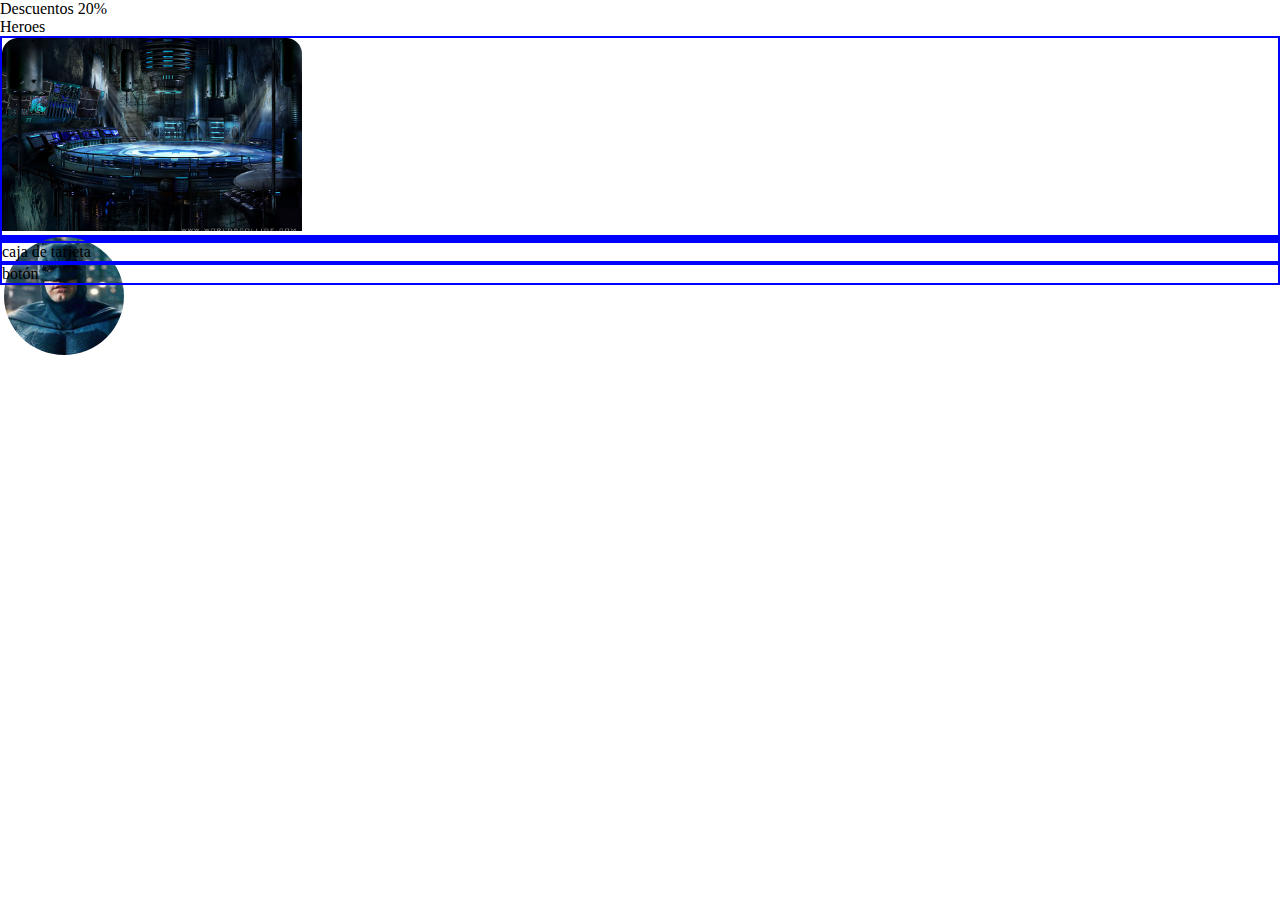
==== Heroes/index.html @ 1fdca747 "Ejerciocios para entregar" ====
<!DOCTYPE html>
<html lang="es">
<head>
    <meta charset="UTF-8">
    <meta http-equiv="X-UA-Compatible" content="IE=edge">
    <meta name="viewport" content="width=device-width, initial-scale=1.0">
    <link rel="stylesheet" href="./css/styles.css">
    <title>Document</title>
</head>
<body>
    
    <header>
        <p>Descuentos 20%</p>
        <section>Heroes</section>
    </header>

    <main>
        <article>
            <div>

                <img src="./img/fondoBatman.png" alt="">
                <div><img src="./img/batman.png" alt="Foto perfil Batman"></div>
            </div>
            <div>caja de tarjeta</div>
            <div>botón</div>
        </article>
        <article></article>
        <article></article>
    </main>

    <footer>

    </footer>

</body>
</html>
---- Heroes/css/styles.css ----
*{
    margin: 0;
    padding: 0;
}

article{
    position: relative;
}

article div{
    position: relative;
    border: 2px, solid, blue;
}

div div img{
    border-radius: 50%;
    position: absolute;

}
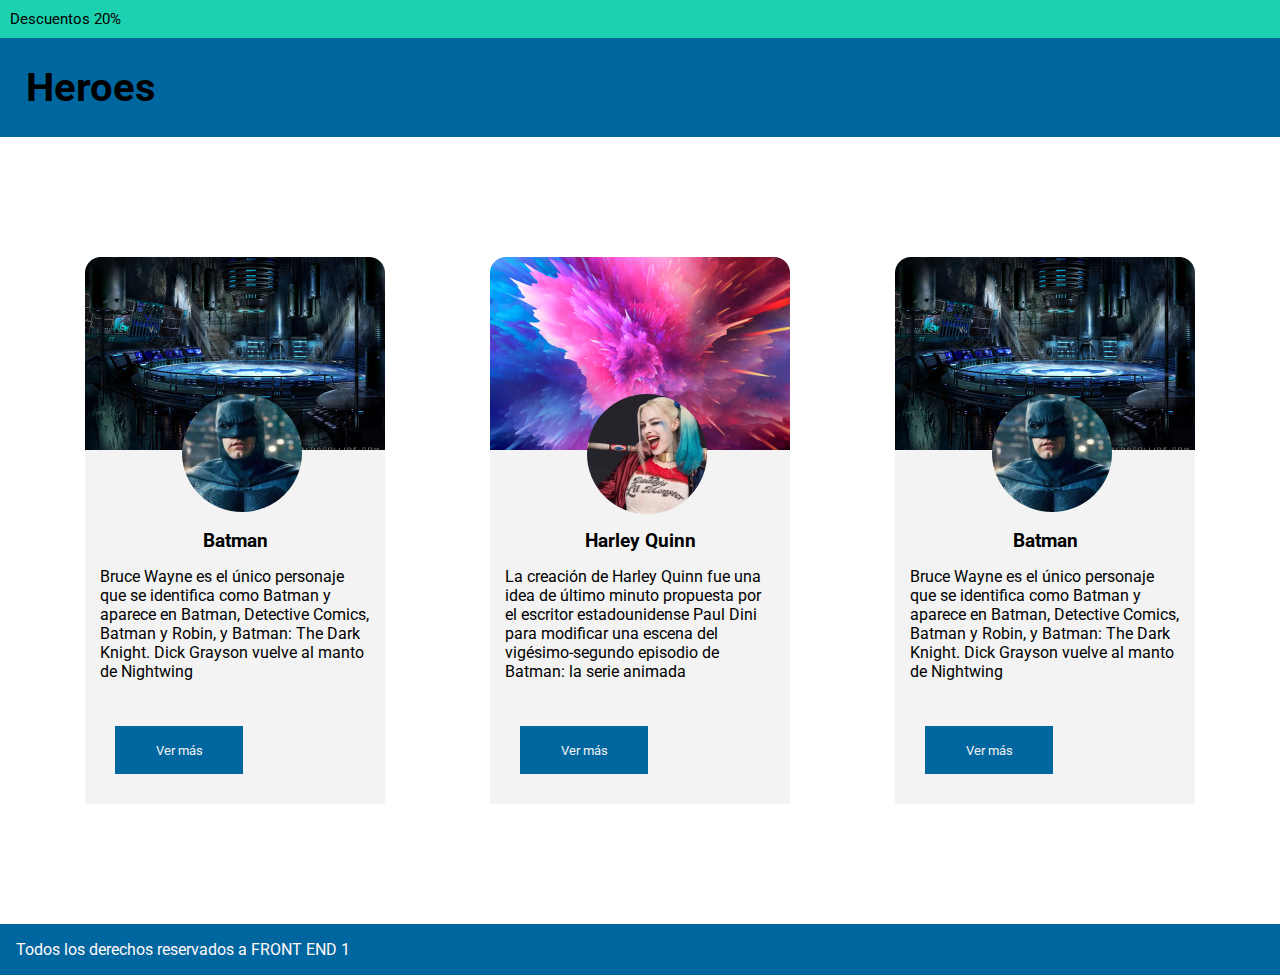
==== commit dc0aa6f2: "Heroes flex-box" ====
--- a/Heroes/index.html
+++ b/Heroes/index.html
@@ -4,32 +4,65 @@
     <meta charset="UTF-8">
     <meta http-equiv="X-UA-Compatible" content="IE=edge">
     <meta name="viewport" content="width=device-width, initial-scale=1.0">
+    <link rel="stylesheet" href="https://use.fontawesome.com/releases/v5.15.4/css/all.css" integrity="sha384-DyZ88mC6Up2uqS4h/KRgHuoeGwBcD4Ng9SiP4dIRy0EXTlnuz47vAwmeGwVChigm" crossorigin="anonymous">
     <link rel="stylesheet" href="./css/styles.css">
-    <title>Document</title>
+    <title>Heroes</title>
 </head>
 <body>
     
     <header>
         <p>Descuentos 20%</p>
-        <section>Heroes</section>
     </header>
 
+    <h1>Heroes</h1>
+    
     <main>
-        <article>
-            <div>
+        <section>
 
-                <img src="./img/fondoBatman.png" alt="">
-                <div><img src="./img/batman.png" alt="Foto perfil Batman"></div>
-            </div>
-            <div>caja de tarjeta</div>
-            <div>botón</div>
-        </article>
-        <article></article>
-        <article></article>
+            <article>
+                <div class="bannerTarjetaBatman"> 
+                    <i class="fas fa-heart"></i>
+                    <img src="./img/batman.png" alt="Foto perfil Batman">
+                </div>
+                <h3>Batman</h3>
+                <div class="contenidoTarjeta">
+                    Bruce Wayne es el único personaje que se identifica como Batman y aparece en Batman, Detective Comics, Batman y Robin, y Batman: The Dark Knight. Dick Grayson vuelve al manto de Nightwing
+
+
+                </div>
+                <button>Ver más</button>
+            </article>
+            <article>
+                <div class="bannerTarjetaHarley"> 
+                    <i class="fas fa-heart"></i>
+                    <img src="./img/harleyQ.png" alt="Foto perfil Harley Quinn">
+                </div>
+                <h3>Harley Quinn</h3>
+                <div class="contenidoTarjeta">
+                    La creación de Harley Quinn fue una idea de último minuto propuesta por el escritor estadounidense Paul Dini para modificar una escena del vigésimo-segundo episodio de Batman: la serie animada
+
+
+                </div>
+                <button>Ver más</button>
+            </article>
+            <article>
+                <div class="bannerTarjetaBatman"> 
+                    <i class="fas fa-heart"></i>
+                    <img src="./img/batman.png" alt="Foto perfil Batman">
+                </div>
+                <h3>Batman</h3>
+                <div class="contenidoTarjeta">
+                    Bruce Wayne es el único personaje que se identifica como Batman y aparece en Batman, Detective Comics, Batman y Robin, y Batman: The Dark Knight. Dick Grayson vuelve al manto de Nightwing
+
+
+                </div>
+                <button>Ver más</button>
+            </article>
+        </section>
     </main>
 
     <footer>
-
+        <p>Todos los derechos reservados a FRONT END 1</p>
     </footer>
 
 </body>
--- a/Heroes/css/styles.css
+++ b/Heroes/css/styles.css
@@ -1,19 +1,95 @@
+@import url('https://fonts.googleapis.com/css2?family=Roboto&display=swap');
+
 *{
     margin: 0;
     padding: 0;
+    font-family: 'roboto', sans-serif;
+    box-sizing: border-box;
+}
+
+header{
+    background-color: #1CD1B0;
+    font-size: 15px;
+    padding: 10px;
+}
+
+section{
+    display: flex;
+    justify-content: space-evenly;
+    flex-wrap: wrap;
+    margin: 100px 0;
 }
 
 article{
+    text-align: center;
+    width: 300px;
+    margin: 20px;
+    display: flex;
+    flex-direction: column;
+    background-color: #f3f3f3;
+    border-radius: 16px 16px 0 0;
+}
+
+h1{
+    position: sticky;
+    top: 0;
+    z-index: 1;
+    background-color: #00669F;
+    font-size: 40px;
+    padding: 26px;
+}
+article div{
     position: relative;
 }
 
-article div{
-    position: relative;
-    border: 2px, solid, blue;
+article div i{
+    color: red;
+    position: absolute;
+    left: 15px;
+    top: 15px;
+    font-size: 20px;
 }
 
-div div img{
+div img{
     border-radius: 50%;
     position: absolute;
+    top: 137px;
+    right: 83px;
+    z-index: 0.8;
+}
 
+.bannerTarjetaBatman{
+    height: 193px;
+    background-image: url('../img/fondoBatman.png');
 }
+
+.bannerTarjetaHarley{
+    height: 193px;
+    background-image: url('../img/fondoHarley.png');
+}
+
+h3{
+    margin-top: 80px;
+}
+
+.contenidoTarjeta{
+    text-align: left;
+    margin: 15px;
+    box-shadow: 2px;
+}
+
+button{
+    width: 128px;
+    height: 48px;
+    margin: 30px;
+    color: #F3F3F3;
+    background-color: #00669F;
+    border: none;
+}
+
+footer{
+    color: #FFF9F9;
+    background-color: #00669F;
+    font-size: 16px;
+    padding: 16px;
+}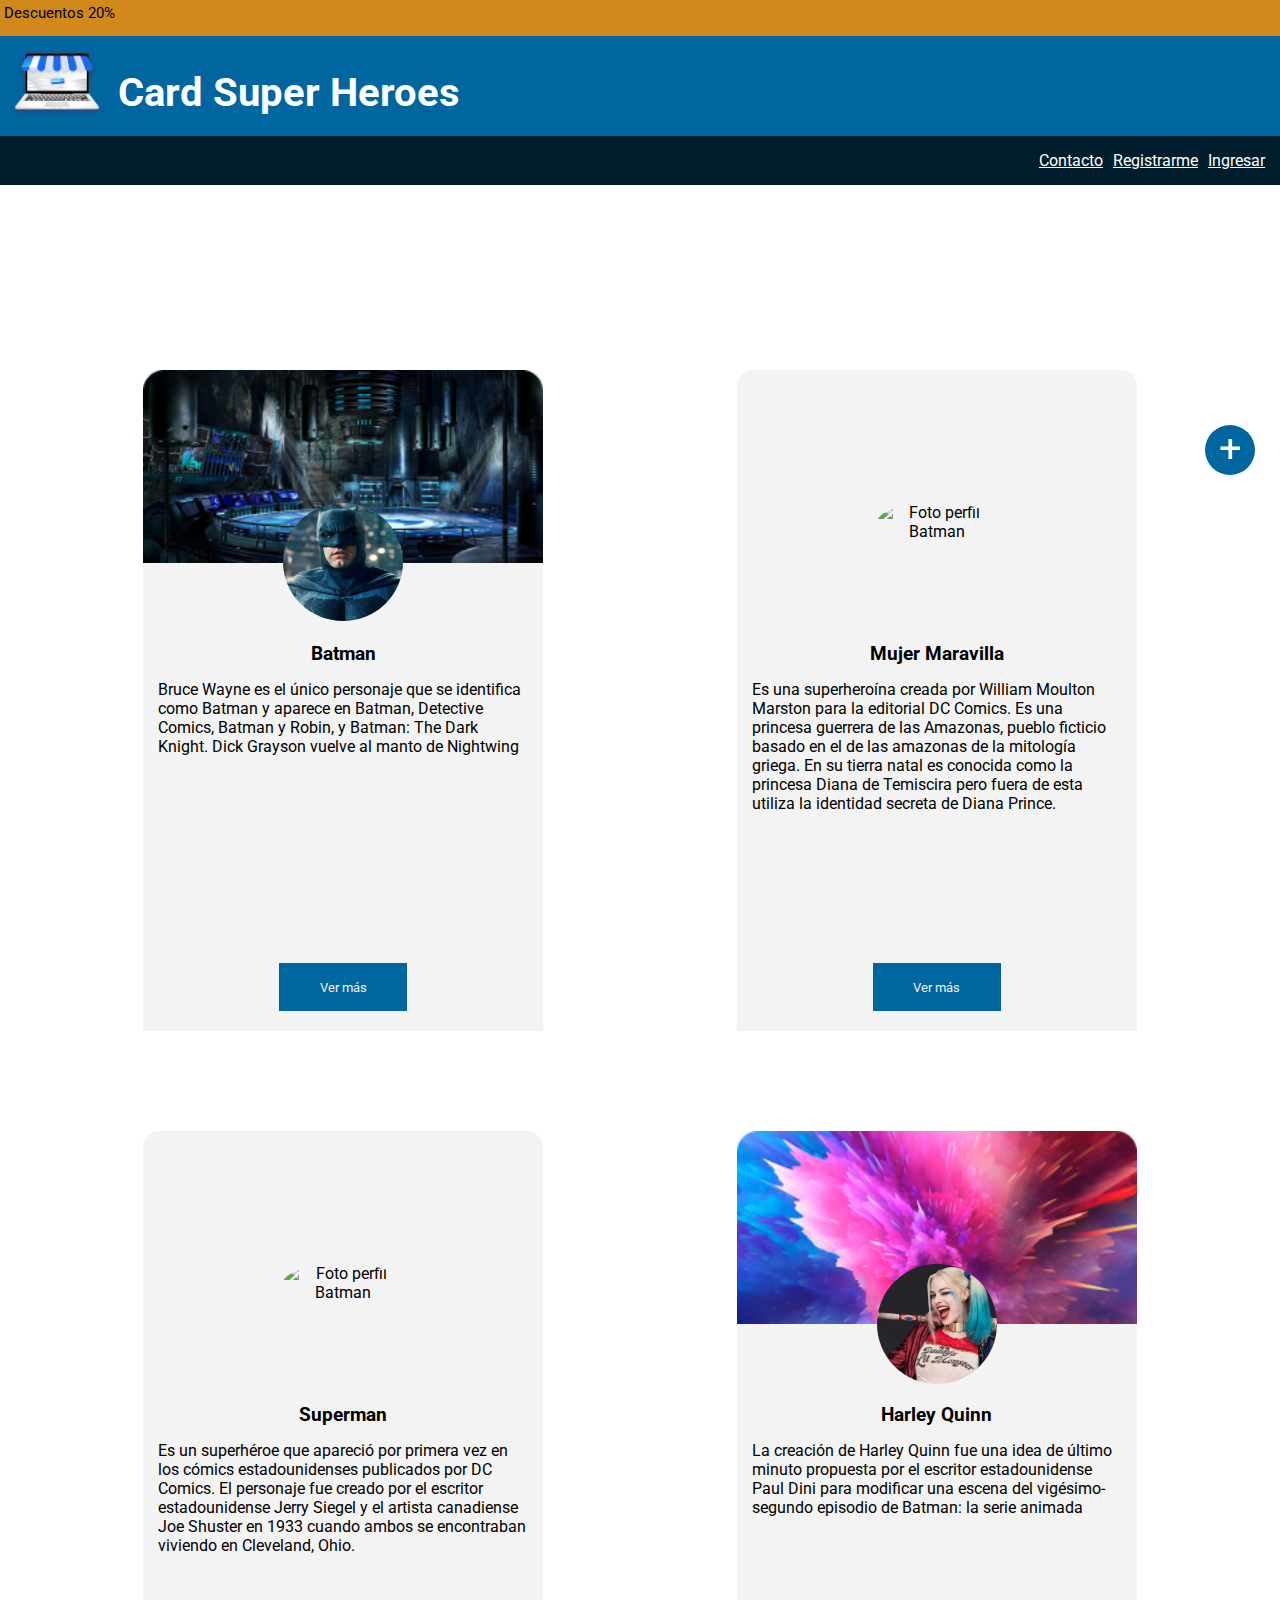
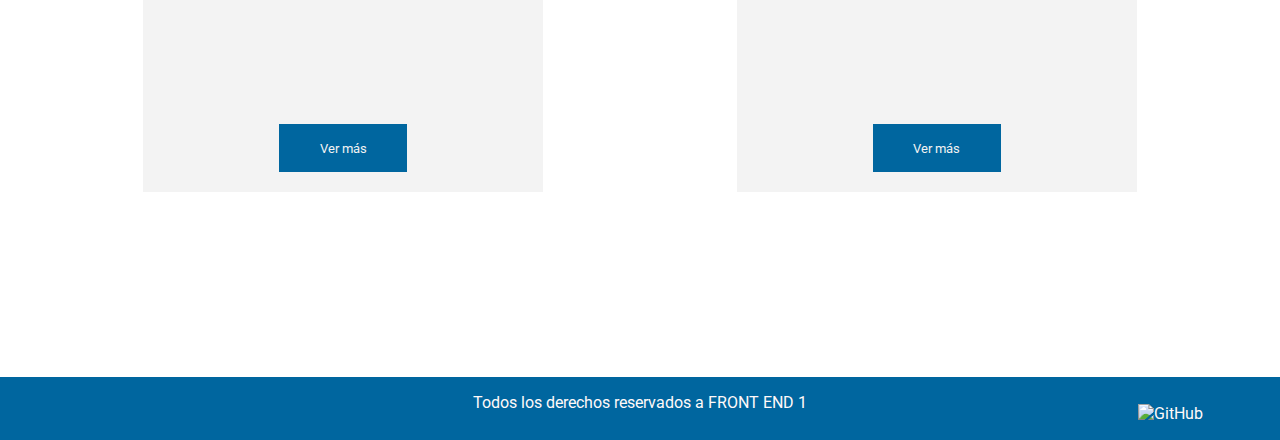
==== commit c577ba9f: "avance en heroes responcive. E e.ea.l uConsignas evaluaciÂon" ====
--- a/Heroes/index.html
+++ b/Heroes/index.html
@@ -13,8 +13,18 @@
     <header>
         <p>Descuentos 20%</p>
     </header>
+    
+    <div class="logo">
+        <img src="./img/logo 1.png" alt="Logo">
+        <h1>Card Super Heroes</h1>
+    </div>
+    
+    <nav>
+        <a href="./views/contacto.html">Contacto</a>
+        <a href="./views/registro.html">Registrarme</a>
+        <a href="./views/login.html">Ingresar</a>
+    </nav>
 
-    <h1>Heroes</h1>
     
     <main>
         <section>
@@ -33,6 +43,33 @@
                 <button>Ver más</button>
             </article>
             <article>
+                <div class="bannerTarjetaWW"> 
+                    <i class="fas fa-heart"></i>
+                    <img src="./img/wonderWoman.png" alt="Foto perfil Batman">
+                </div>
+                <h3>Mujer Maravilla</h3>
+                <div class="contenidoTarjeta">
+                    Es una superheroína creada por William Moulton Marston para la editorial DC Comics. Es una princesa guerrera de las Amazonas, pueblo ficticio basado en el de las amazonas de la mitología griega. En su tierra natal es conocida como la princesa Diana de Temiscira pero fuera de esta utiliza la identidad secreta de Diana Prince. 
+
+
+                </div>
+                <button>Ver más</button>
+            </article>
+            <article>
+                <div class="bannerTarjetaSuperman"> 
+                    <i class="fas fa-heart"></i>
+                    <img src="./img/superman.png" alt="Foto perfil Batman">
+                </div>
+                <h3>Superman</h3>
+                <div class="contenidoTarjeta">
+                    Es un superhéroe que apareció por primera vez en los cómics estadounidenses publicados por DC Comics. ​
+                    El personaje fue creado por el escritor estadounidense Jerry Siegel y el artista canadiense Joe Shuster en 1933 cuando ambos se encontraban viviendo en Cleveland, Ohio.
+
+
+                </div>
+                <button>Ver más</button>
+            </article>
+            <article>
                 <div class="bannerTarjetaHarley"> 
                     <i class="fas fa-heart"></i>
                     <img src="./img/harleyQ.png" alt="Foto perfil Harley Quinn">
@@ -45,24 +82,17 @@
                 </div>
                 <button>Ver más</button>
             </article>
-            <article>
-                <div class="bannerTarjetaBatman"> 
-                    <i class="fas fa-heart"></i>
-                    <img src="./img/batman.png" alt="Foto perfil Batman">
-                </div>
-                <h3>Batman</h3>
-                <div class="contenidoTarjeta">
-                    Bruce Wayne es el único personaje que se identifica como Batman y aparece en Batman, Detective Comics, Batman y Robin, y Batman: The Dark Knight. Dick Grayson vuelve al manto de Nightwing
-
-
-                </div>
-                <button>Ver más</button>
-            </article>
+            <div class="mas">
+                <p>+</p>
+            </div>
         </section>
     </main>
 
     <footer>
-        <p>Todos los derechos reservados a FRONT END 1</p>
+        <div>
+            <p>Todos los derechos reservados a FRONT END 1</p>
+            <img src="./img/Vector.png" alt="GitHub">
+        </div>
     </footer>
 
 </body>
--- a/Heroes/css/styles.css
+++ b/Heroes/css/styles.css
@@ -8,36 +8,126 @@
 }
 
 header{
+   
     background-color: #1CD1B0;
     font-size: 15px;
+    padding: 4px;
+    height: 4vh;
+}
+
+nav{
+    background-color: #001D2D;
+    display: flex;
+    justify-content: flex-end;
     padding: 10px;
+}
+
+nav a{
+    color: #FFFFFF;
+    margin: 5px;
+}
+
+main{
+    display: flex;
+    justify-content: center;
 }
 
 section{
     display: flex;
     justify-content: space-evenly;
     flex-wrap: wrap;
-    margin: 100px 0;
+    margin: 15vh 0;
+}
+
+.form{
+    display: block;
+    width: 25vw;
+    height: 46vh;
+}
+
+.form div{
+    display: flex;
+    justify-content: space-between;
+    margin-top: 12px;
+}
+
+
+
+input, select{
+    width: 100%;
+    height: 5vh;
+}
+
+textarea{
+    width: 100%;
+}
+
+form div button{
+    border-radius: 20px;
+    width: 45%;
+    background-color: #1CD1B0;
+    color: black;
+    border: none;
+    height: 4vh;
+}
+
+button[type=reset]{
+    background-color: #888888;
+    color: white;
 }
 
 article{
     text-align: center;
     width: 300px;
-    margin: 20px;
-    display: flex;
+    position: relative;
+    margin: 30px;
     flex-direction: column;
     background-color: #f3f3f3;
     border-radius: 16px 16px 0 0;
-}
-
-h1{
+    
+}
+
+/* h1{
+    position: sticky;
+    top: 0;
+    z-index: 0.9;
+    color: #FFFFFF;
+    background-color: #00669F;
+    font-size: 40px;
+    padding: 26px;
+} */
+
+.logo{
     position: sticky;
     top: 0;
     z-index: 1;
-    background-color: #00669F;
+    color: #FFFFFF;
+    background-color: #00669F;
+    
+}
+
+.logo h1{
+    display: inline-block;
     font-size: 40px;
-    padding: 26px;
-}
+    padding: 20px;
+}
+
+.logo img{
+    height: 70px;
+    position: relative;
+    left: 10px;
+    top: 10px;
+}
+
+/* h1::before{
+    content: ' ';
+    background-image: url('../img/logo\ 1.png');
+    background-size: cover;
+    width: 6vw;
+    height: 6vh;
+    
+} */
+
 article div{
     position: relative;
 }
@@ -50,23 +140,51 @@
     font-size: 20px;
 }
 
-div img{
+article div img{
+    width: 120px;
     border-radius: 50%;
     position: absolute;
-    top: 137px;
-    right: 83px;
+    top: calc( 193px - 120px /2);
+    right: calc( 50% - 120px /2);
     z-index: 0.8;
-}
+    
+}
+
+
 
 .bannerTarjetaBatman{
     height: 193px;
+    border-radius: 16px 16px 0 0;
     background-image: url('../img/fondoBatman.png');
+    background-size: cover;
 }
 
 .bannerTarjetaHarley{
     height: 193px;
+    border-radius: 16px 16px 0 0;
     background-image: url('../img/fondoHarley.png');
-}
+    background-size: cover;
+}
+
+.bannerTarjetaSuperman{
+    height: 193px;
+    border-radius: 16px 16px 0 0;
+    background-image: url('../img/fondoSuperman.png');
+    background-size: cover;
+}
+
+.bannerTarjetaWW{
+    height: 193px;
+    border-radius: 16px 16px 0 0;
+    background-image: url('../img/fondoMujerMaravilla.png');
+    background-size: cover;
+}
+
+/* article div:nth-of-type(1){
+    height: 193px;
+    border-radius: 16px 16px 0 0;
+    background-size: cover;
+} */
 
 h3{
     margin-top: 80px;
@@ -76,20 +194,67 @@
     text-align: left;
     margin: 15px;
     box-shadow: 2px;
-}
-
-button{
+    height: 336px;
+   
+}
+
+article button{
     width: 128px;
     height: 48px;
-    margin: 30px;
+    position: absolute;
+    left: calc(50% - 64px);
+    bottom: 20px;
     color: #F3F3F3;
     background-color: #00669F;
     border: none;
+    text-align: center;
 }
 
 footer{
+    position: relative;
     color: #FFF9F9;
     background-color: #00669F;
     font-size: 16px;
     padding: 16px;
+    text-align: center;
+    height: 7vh;
+}
+
+footer img{
+    position: absolute;
+    right: 6%;
+    bottom: 12px;
+    height: 24px;
+}
+
+.mas{
+    width: 50px;
+    height: 50px;
+    font-size: 40px;
+    text-align: center;
+    background-color: #00669F;
+    color: white;
+    border-radius: 50%;
+    position: fixed;
+    right: 25px;
+    top: calc(50% - 25px )
+}
+
+@media (max-width: 1440px) {
+    article{
+        width: 400px;
+        margin: 50px;
+    }
+
+    header{
+        background-color: #D1891C;
+    }
+}
+
+@media (max-width: 970px) {
+    article{
+        width: 85%;
+        max-width: 550px;
+        margin: 20px 10%;
+    }
 }